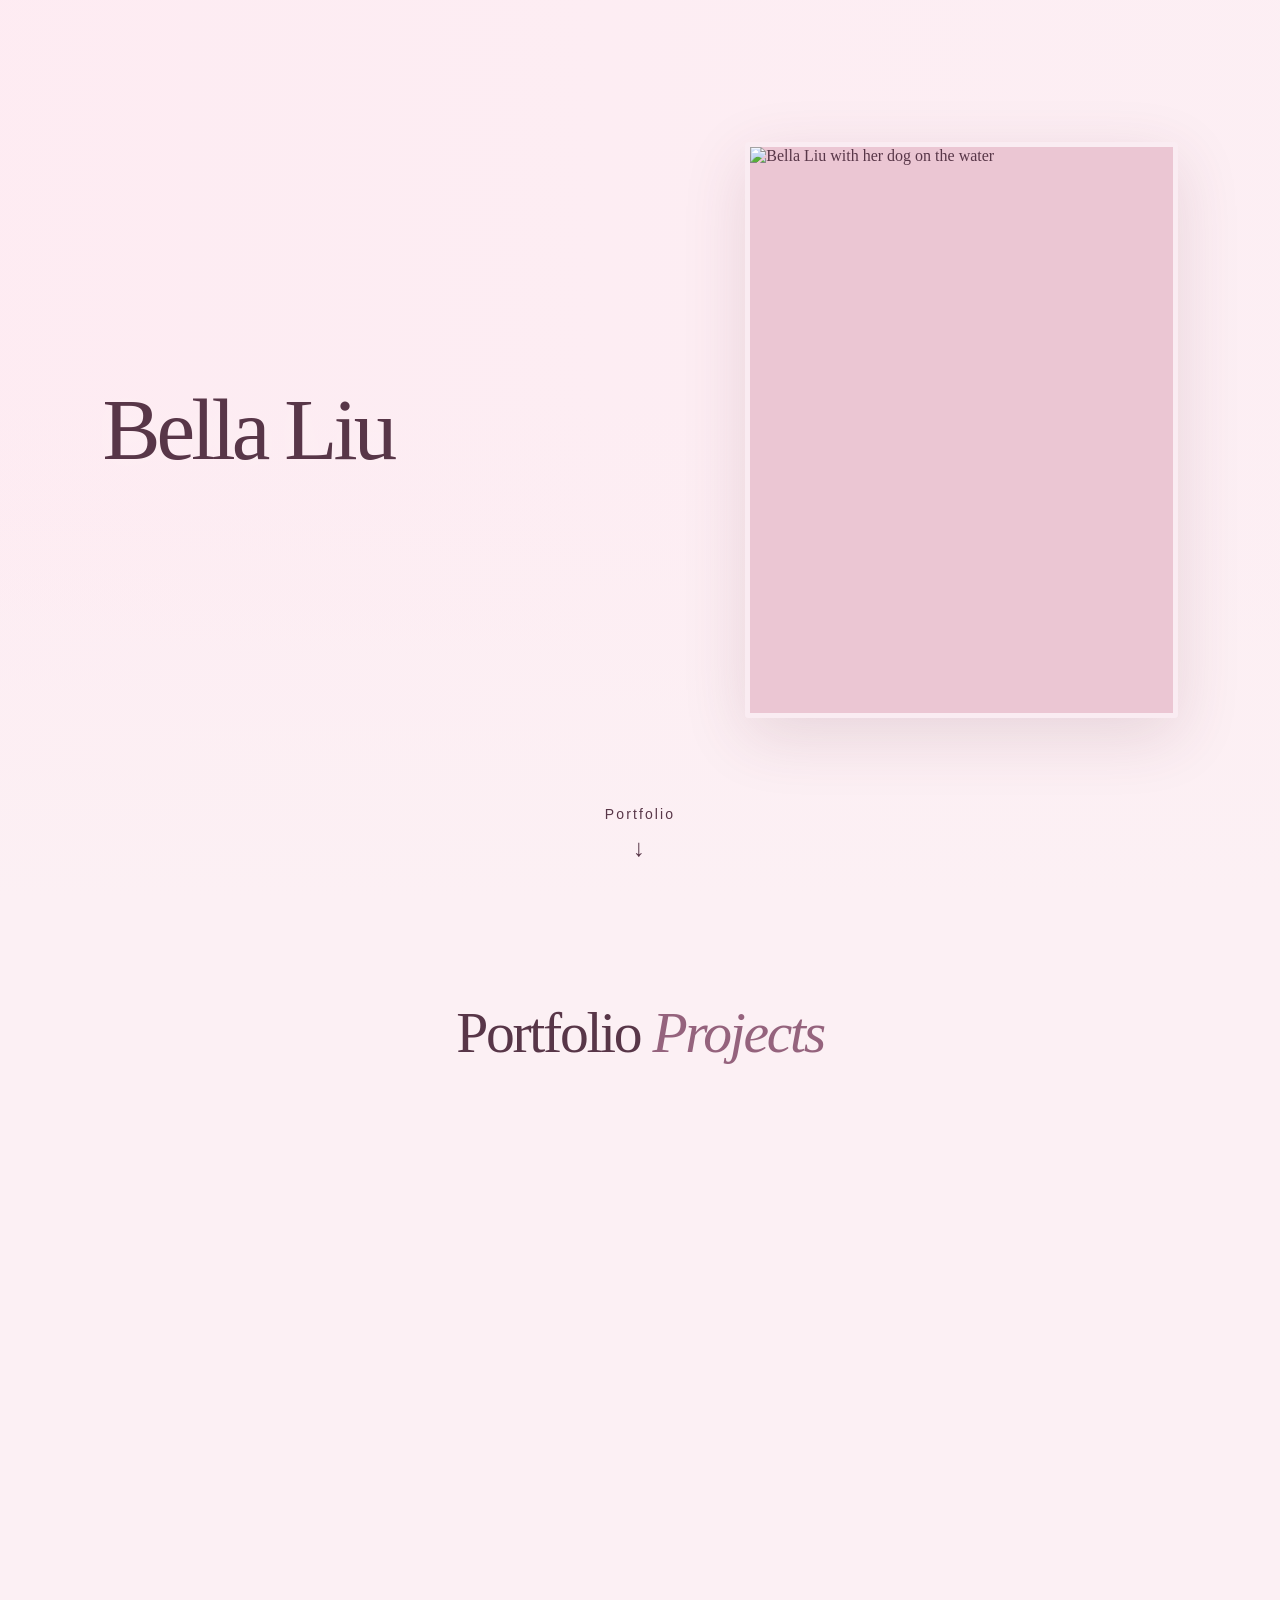
==== index.html @ 8936391c "Add Bella Liu portfolio pages" ====
<!doctype html>
<html lang="en">
<head>
<meta charset="utf-8"><meta name="viewport" content="width=device-width,initial-scale=1">
<title>Bella Liu | Portfolio</title>
<meta name="description" content="Bella Liu’s personal portfolio.">
<link rel="icon" type="image/svg+xml" href="data:image/svg+xml,%3Csvg xmlns='http://www.w3.org/2000/svg' viewBox='0 0 40 40'%3E%3Crect width='40' height='40' rx='20' fill='%23f5dce5'/%3E%3Ctext x='20' y='28' text-anchor='middle' font-family='Georgia' font-size='26' fill='%2378445d'%3EB%3C/text%3E%3C/svg%3E">
<link rel="stylesheet" href="styles.css">
</head>
<body>
<main>
<section class="hero" aria-label="Bella Liu">
<div class="identity"><div class="portrait"><img src="assets/headshot.JPG" alt="Bella Liu with her dog on the water" fetchpriority="high"></div><h1>Bella Liu</h1></div>
<a class="scroll-link" href="#portfolio" aria-label="Explore Portfolio Projects"><span>Portfolio</span><span aria-hidden="true">↓</span></a>
</section>
<section class="portfolio" id="portfolio" aria-labelledby="portfolio-title">
<h2 id="portfolio-title">Portfolio <em>Projects</em></h2>
<div class="projects">
<a class="project" href="project-1.html" aria-label="Open Consumer Psychology: User Analysis"><div class="flower"><img src="assets/lilies.jpg" alt="" width="1053" height="1900" loading="eager"></div></a>
<a class="project" href="project-2.html" aria-label="Open project 2"><div class="flower"><img src="assets/lilies.jpg" alt="" width="1053" height="1900" loading="eager"></div></a>
<a class="project" href="project-3.html" aria-label="Open project 3"><div class="flower"><img src="assets/lilies.jpg" alt="" width="1053" height="1900" loading="eager"></div></a>
<a class="project" href="project-4.html" aria-label="Open project 4"><div class="flower"><img src="assets/lilies.jpg" alt="" width="1053" height="1900" loading="eager"></div></a>
<a class="project" href="project-5.html" aria-label="Open project 5"><div class="flower"><img src="assets/lilies.jpg" alt="" width="1053" height="1900" loading="eager"></div></a>
</div>
</section>
</main>
</body>
</html>
---- styles.css ----
:root{color-scheme:light;--pink:#fcf0f4;--ink:#583648;--muted:#784a60}*{box-sizing:border-box}html{scroll-behavior:smooth;scroll-padding-top:32px}body{margin:0;background:var(--pink);color:var(--ink);font-family:Georgia,'Times New Roman',serif}a{color:inherit}a:focus-visible{outline:2px solid var(--muted);outline-offset:10px}.hero{min-height:700px;height:100svh;position:relative;display:flex;align-items:center;justify-content:center;background:linear-gradient(90deg,rgba(255,232,241,.55),rgba(254,233,242,.2)),url('assets/lily.jpg') center/cover no-repeat;isolation:isolate}.hero:after{content:'';position:absolute;inset:0;background:linear-gradient(0deg,rgba(252,240,244,.5),transparent 25%);z-index:-1}.identity{text-align:center;margin-top:-24px}.portrait{width:202px;height:202px;border-radius:50%;overflow:hidden;border:6px solid rgba(255,249,252,.8);box-shadow:0 12px 48px #68304920;margin:0 auto 28px;position:relative;background:#ebc6d3}.portrait img{position:absolute;width:190%;max-width:none;height:auto;left:-57%;top:-65%}h1{font-size:clamp(5.4rem,10vw,10rem);font-weight:400;line-height:1.05;letter-spacing:-.055em;margin:0;text-shadow:0 2px 30px #fff5}.period{color:#95637d}.scroll-link{position:absolute;bottom:38px;left:50%;transform:translateX(-50%);display:flex;flex-direction:column;align-items:center;gap:12px;text-decoration:none;font-family:Arial,sans-serif;font-size:.875rem;letter-spacing:.15em}.scroll-link span:last-child{font-size:1.5rem}.portfolio{padding:100px 6vw 116px;background:radial-gradient(ellipse at 50% 35%,#fff8fa,var(--pink) 80%)}h2{text-align:center;font-size:clamp(2.5rem,4.5vw,4.25rem);font-weight:400;letter-spacing:-.04em;margin:0 0 55px}h2 em{font-weight:400;color:#95637d}.projects{display:grid;grid-template-columns:repeat(6,minmax(0,1fr));gap:54px 30px;max-width:1050px;margin:auto}.project{grid-column:span 2;text-align:center;text-decoration:none;display:block}.project:nth-child(4){grid-column:2/span 2}.project:nth-child(5){grid-column:4/span 2}.flower{height:290px;position:relative;overflow:hidden;mix-blend-mode:multiply;transition:transform .35s ease;mask-image:radial-gradient(ellipse 49% 49% at center,#000 68%,transparent 100%)}.flower img{display:block;width:100%;height:100%;object-fit:cover;object-position:center 47%}.project h3{font-weight:400;font-size:1.375rem;letter-spacing:.02em;margin:20px 0 0;transition:color .2s}.project:hover .flower{transform:translateY(-8px) rotate(-2deg)}.project:hover h3{color:#a65c80}.project-page{min-height:100svh;padding:96px 9vw}.project-page h1{font-size:clamp(3rem,7vw,6rem);letter-spacing:-.04em;text-shadow:none}@media(max-width:600px){.hero{min-height:580px}.portrait{width:162px;height:162px;border-width:5px;margin-bottom:30px}h1{font-size:5rem}.portfolio{padding:72px 18px 80px}h2{font-size:2.45rem;margin-bottom:34px}.projects{gap:35px 8px}.flower{height:170px}.project h3{font-size:1rem;margin-top:12px}.scroll-link{bottom:28px}}@media(prefers-reduced-motion:reduce){html{scroll-behavior:auto}.flower,.project h3{transition:none}}
/* Frame the upper lily as one flower for each project. */
.flower{height:auto;aspect-ratio:1.1}.flower img{position:absolute;width:160%;height:auto;max-width:none;left:-53%;top:-27%;object-fit:initial}
/* A quiet, two-column introduction that dissolves into the portfolio. */
.hero{background-color:var(--pink)}
.hero:after{background:linear-gradient(to bottom,transparent 42%,rgba(252,240,244,.12) 57%,rgba(252,240,244,.65) 79%,var(--pink) 100%)}
.identity{width:min(1100px,84vw);display:grid;grid-template-columns:1fr 0.8fr;align-items:center;gap:8vw;text-align:left;margin-top:-40px}
.identity h1{grid-column:1;grid-row:1;font-size:clamp(3.5rem,6.8vw,6.5rem);letter-spacing:-.045em;white-space:nowrap}
.portrait{grid-column:2;grid-row:1;width:100%;height:auto;aspect-ratio:3/4;border-radius:3px;border:5px solid rgba(255,249,252,.75);margin:0;box-shadow:0 18px 65px #68304924}
.portrait img{position:static;display:block;width:100%;height:100%;object-fit:cover;max-width:100%}
.portfolio{background:var(--pink)}
@media(max-width:600px){.identity{width:90vw;grid-template-columns:1fr 1fr;gap:5vw;margin-top:-35px}.identity h1{font-size:clamp(2rem,7.7vw,3rem)}.portrait{border-width:3px}.hero:after{background:linear-gradient(to bottom,transparent 40%,rgba(252,240,244,.4) 68%,var(--pink) 100%)}}

.consumer-project{max-width:1400px;margin:0 auto}.back-link{display:inline-block;font-family:Arial,sans-serif;font-size:1rem;text-decoration:none;margin-bottom:52px}.consumer-project h1{font-size:clamp(2.5rem,5.6vw,5.2rem);line-height:1.12;overflow-wrap:break-word}.documents{display:grid;grid-template-columns:repeat(2,minmax(0,1fr));gap:28px;margin-top:58px}.document{padding:34px;border:1px solid #dfbfce;border-radius:8px;background:#fff8fa}.document-type{font:0.875rem Arial,sans-serif;letter-spacing:.12em;color:var(--muted)}.document h2{text-align:left;font-size:clamp(1.7rem,3vw,2.25rem);margin:22px 0 32px;letter-spacing:-.025em}.document a{font:1rem Arial,sans-serif;text-underline-offset:5px}.document a:hover{color:#a65c80}@media(max-width:650px){.documents{grid-template-columns:1fr}.consumer-project{padding:48px 7vw}.back-link{margin-bottom:36px}.document{padding:26px}}
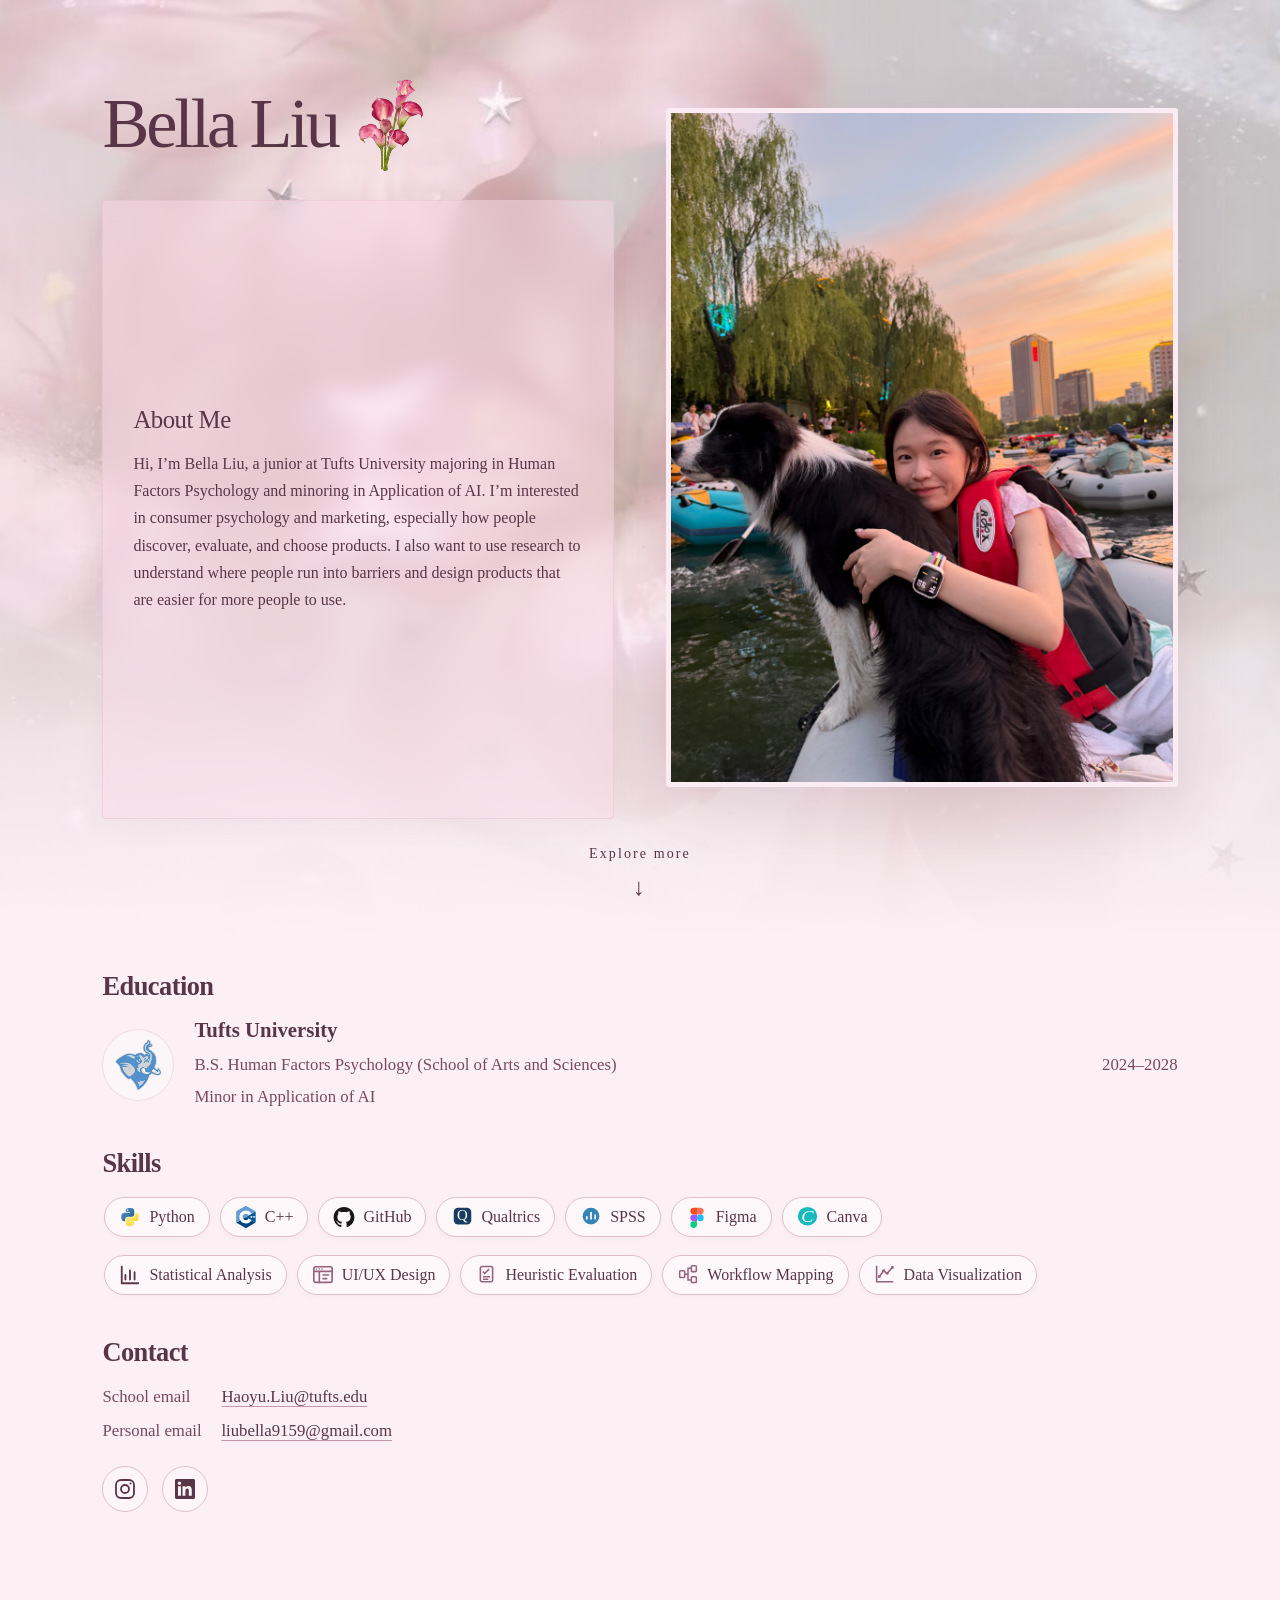
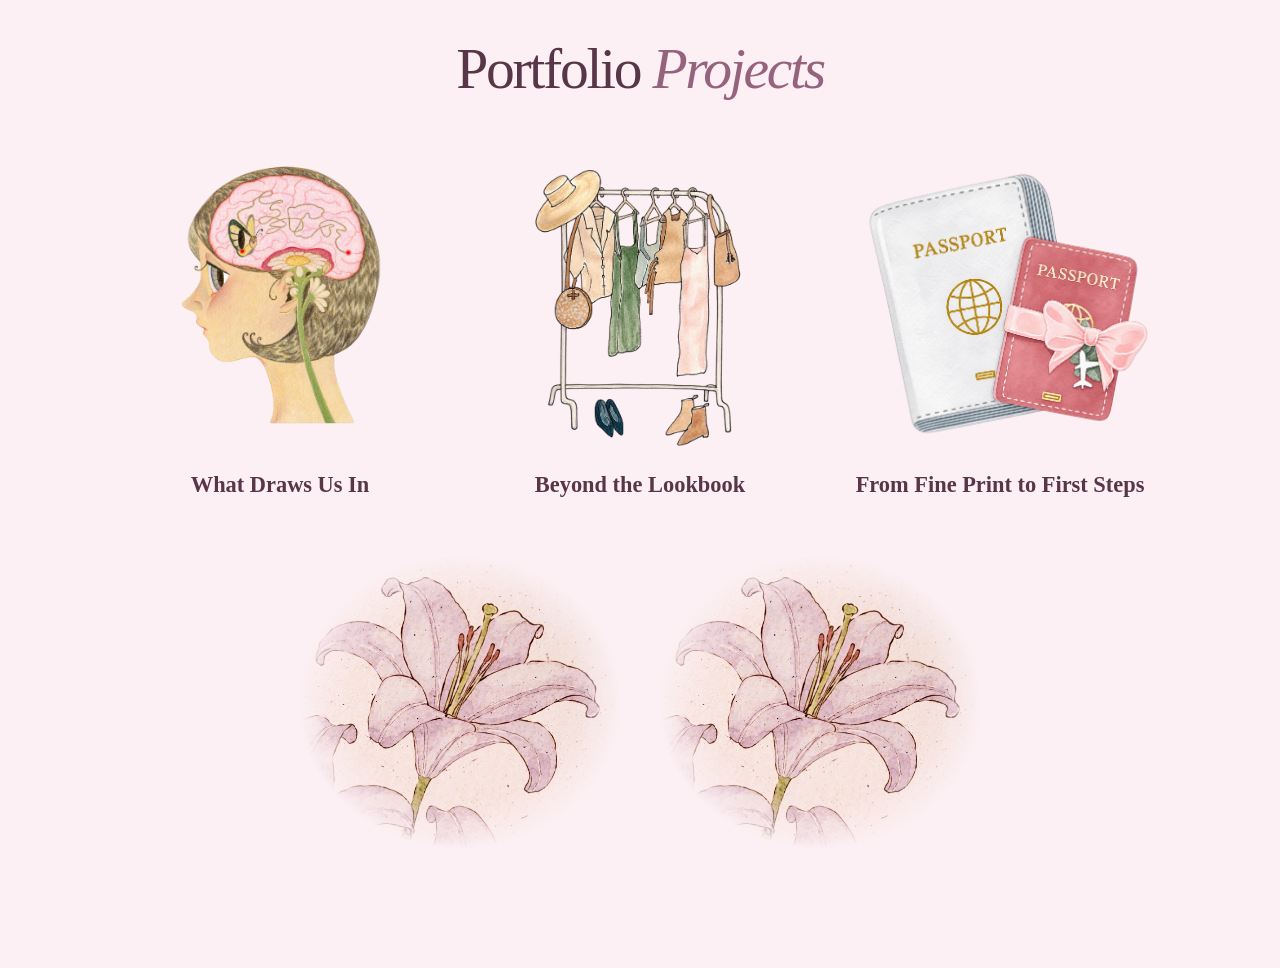
==== commit 58407a0b: "Publish approved Bella Liu portfolio" ====
--- a/index.html
+++ b/index.html
@@ -10,17 +10,46 @@
 <body>
 <main>
 <section class="hero" aria-label="Bella Liu">
-<div class="identity"><div class="portrait"><img src="assets/headshot.JPG" alt="Bella Liu with her dog on the water" fetchpriority="high"></div><h1>Bella Liu</h1></div>
-<a class="scroll-link" href="#portfolio" aria-label="Explore Portfolio Projects"><span>Portfolio</span><span aria-hidden="true">↓</span></a>
+<div class="identity"><div class="portrait"><img src="headshot.JPG" alt="Bella Liu with her dog on the water" fetchpriority="high"></div><div class="introduction"><div class="name-heading"><h1>Bella Liu</h1><img class="name-flower" src="name-flowers.png" alt="" aria-hidden="true"></div>
+<section class="about-me" aria-labelledby="about-me-title">
+<h2 id="about-me-title">About Me</h2>
+<p>Hi, I’m Bella Liu, a junior at Tufts University majoring in Human Factors Psychology and minoring in Application of AI. I’m interested in consumer psychology and marketing, especially how people discover, evaluate, and choose products. I also want to use research to understand where people run into barriers and design products that are easier for more people to use.</p>
 </section>
+
+</div></div>
+<a class="scroll-link" href="#education-title" aria-label="Explore more about Bella"><span>Explore more</span><span aria-hidden="true">↓</span></a>
+</section>
+<div class="profile-details">
+<section class="education" aria-labelledby="education-title">
+<h2 id="education-title">Education</h2>
+<div class="education-row">
+<span class="school-logo-circle"><img class="school-logo" src="tufts-jumbo.png" alt="Tufts Jumbo elephant"></span>
+<div class="education-copy"><h3><a href="https://www.tufts.edu/" target="_blank" rel="noopener noreferrer">Tufts University</a></h3>
+<div class="degree-line"><p>B.S. Human Factors Psychology (School of Arts and Sciences)</p><p class="education-years">2024–2028</p></div>
+<p>Minor in Application of AI</p></div>
+</div>
+</section>
+<section class="skills" aria-labelledby="skills-title">
+<h2 id="skills-title">Skills</h2>
+<div class="skills-rows"><ul class="skill-tags"><li><img src="python.svg" alt="" aria-hidden="true"><span>Python</span></li><li><img src="cplusplus.svg" alt="" aria-hidden="true"><span>C++</span></li><li><img src="github.svg" alt="" aria-hidden="true"><span>GitHub</span></li><li><img src="qualtrics.svg" alt="" aria-hidden="true"><span>Qualtrics</span></li><li><img src="spss.svg" alt="" aria-hidden="true"><span>SPSS</span></li><li><img src="figma.svg" alt="" aria-hidden="true"><span>Figma</span></li><li><img src="canva.svg" alt="" aria-hidden="true"><span>Canva</span></li></ul><ul class="skill-tags"><li><img src="statistical-analysis.svg" alt="" aria-hidden="true"><span>Statistical Analysis</span></li><li><img src="ui-ux-design.svg" alt="" aria-hidden="true"><span>UI/UX Design</span></li><li><img src="heuristic-evaluation.svg" alt="" aria-hidden="true"><span>Heuristic Evaluation</span></li><li><img src="workflow-mapping.svg" alt="" aria-hidden="true"><span>Workflow Mapping</span></li><li><img src="data-visualization.svg" alt="" aria-hidden="true"><span>Data Visualization</span></li></ul></div>
+</section>
+<section class="contact" aria-labelledby="contact-title">
+<h2 id="contact-title">Contact</h2>
+<dl class="contact-list"><div><dt>School email</dt><dd><a href="mailto:Haoyu.Liu@tufts.edu">Haoyu.Liu@tufts.edu</a></dd></div><div><dt>Personal email</dt><dd><a href="mailto:liubella9159@gmail.com">liubella9159@gmail.com</a></dd></div></dl>
+<div class="social-links" aria-label="Social profiles">
+<a href="https://www.instagram.com/bellll_716hiiao/" target="_blank" rel="noopener noreferrer" aria-label="Bella Liu on Instagram (opens in a new tab)" title="Instagram"><svg viewBox="0 0 24 24" fill="none" stroke="currentColor" stroke-width="1.8" aria-hidden="true"><rect x="3" y="3" width="18" height="18" rx="5"/><circle cx="12" cy="12" r="4"/><circle cx="17.5" cy="6.5" r="1" fill="currentColor" stroke="none"/></svg></a>
+<a href="https://www.linkedin.com/in/bella-liu-14236a28b/" target="_blank" rel="noopener noreferrer" aria-label="Bella Liu on LinkedIn (opens in a new tab)" title="LinkedIn"><svg viewBox="0 0 24 24" fill="currentColor" aria-hidden="true"><path d="M20.45 2H3.55C2.69 2 2 2.68 2 3.52v16.96c0 .84.69 1.52 1.55 1.52h16.9c.86 0 1.55-.68 1.55-1.52V3.52c0-.84-.69-1.52-1.55-1.52zM7.93 18.75H4.98V9.2h2.95v9.55zM6.45 7.9a1.71 1.71 0 1 1 0-3.42 1.71 1.71 0 0 1 0 3.42zm12.3 10.85H15.8V14.1c0-1.11-.02-2.54-1.55-2.54-1.55 0-1.79 1.21-1.79 2.46v4.73H9.51V9.2h2.83v1.3h.04c.39-.75 1.36-1.55 2.8-1.55 3 0 3.57 1.97 3.57 4.53v5.27z"/></svg></a>
+</div>
+</section>
+</div>
 <section class="portfolio" id="portfolio" aria-labelledby="portfolio-title">
 <h2 id="portfolio-title">Portfolio <em>Projects</em></h2>
 <div class="projects">
-<a class="project" href="project-1.html" aria-label="Open Consumer Psychology: User Analysis"><div class="flower"><img src="assets/lilies.jpg" alt="" width="1053" height="1900" loading="eager"></div></a>
-<a class="project" href="project-2.html" aria-label="Open project 2"><div class="flower"><img src="assets/lilies.jpg" alt="" width="1053" height="1900" loading="eager"></div></a>
-<a class="project" href="project-3.html" aria-label="Open project 3"><div class="flower"><img src="assets/lilies.jpg" alt="" width="1053" height="1900" loading="eager"></div></a>
-<a class="project" href="project-4.html" aria-label="Open project 4"><div class="flower"><img src="assets/lilies.jpg" alt="" width="1053" height="1900" loading="eager"></div></a>
-<a class="project" href="project-5.html" aria-label="Open project 5"><div class="flower"><img src="assets/lilies.jpg" alt="" width="1053" height="1900" loading="eager"></div></a>
+<a class="project consumer-entry" href="project-1.html" aria-label="What Draws Us In — Consumer Psychology · Packaging &amp; Advertising"><div class="project-portrait"><img src="consumer-psychology-girl.png" alt="Illustrated girl with a butterfly and flowers inside her mind" loading="eager"></div><h3>What Draws Us In</h3></a>
+<a class="project zara-entry" href="project-2.html" aria-label="Beyond the Lookbook — Human Factor · Zara Website Redesign"><div class="project-portrait"><img src="zara-clothing-rack.png" alt="Watercolor clothing rack with outfits and accessories" loading="eager"></div><h3>Beyond the Lookbook</h3></a>
+<a class="project statusly-entry" href="project-3.html" aria-label="From Fine Print to First Steps — Statusly"><div class="project-portrait"><img src="statusly-passports.png" alt="White and pink passports with a bow and airplane charm" loading="eager"></div><h3>From Fine Print to First Steps</h3></a>
+<a class="project" href="project-4.html" aria-label="Open project 4"><div class="flower"><img src="lilies.jpg" alt="" width="1053" height="1900" loading="eager"></div></a>
+<a class="project" href="project-5.html" aria-label="Open project 5"><div class="flower"><img src="lilies.jpg" alt="" width="1053" height="1900" loading="eager"></div></a>
 </div>
 </section>
 </main>
--- a/styles.css
+++ b/styles.css
@@ -1,4 +1,4 @@
-:root{color-scheme:light;--pink:#fcf0f4;--ink:#583648;--muted:#784a60}*{box-sizing:border-box}html{scroll-behavior:smooth;scroll-padding-top:32px}body{margin:0;background:var(--pink);color:var(--ink);font-family:Georgia,'Times New Roman',serif}a{color:inherit}a:focus-visible{outline:2px solid var(--muted);outline-offset:10px}.hero{min-height:700px;height:100svh;position:relative;display:flex;align-items:center;justify-content:center;background:linear-gradient(90deg,rgba(255,232,241,.55),rgba(254,233,242,.2)),url('assets/lily.jpg') center/cover no-repeat;isolation:isolate}.hero:after{content:'';position:absolute;inset:0;background:linear-gradient(0deg,rgba(252,240,244,.5),transparent 25%);z-index:-1}.identity{text-align:center;margin-top:-24px}.portrait{width:202px;height:202px;border-radius:50%;overflow:hidden;border:6px solid rgba(255,249,252,.8);box-shadow:0 12px 48px #68304920;margin:0 auto 28px;position:relative;background:#ebc6d3}.portrait img{position:absolute;width:190%;max-width:none;height:auto;left:-57%;top:-65%}h1{font-size:clamp(5.4rem,10vw,10rem);font-weight:400;line-height:1.05;letter-spacing:-.055em;margin:0;text-shadow:0 2px 30px #fff5}.period{color:#95637d}.scroll-link{position:absolute;bottom:38px;left:50%;transform:translateX(-50%);display:flex;flex-direction:column;align-items:center;gap:12px;text-decoration:none;font-family:Arial,sans-serif;font-size:.875rem;letter-spacing:.15em}.scroll-link span:last-child{font-size:1.5rem}.portfolio{padding:100px 6vw 116px;background:radial-gradient(ellipse at 50% 35%,#fff8fa,var(--pink) 80%)}h2{text-align:center;font-size:clamp(2.5rem,4.5vw,4.25rem);font-weight:400;letter-spacing:-.04em;margin:0 0 55px}h2 em{font-weight:400;color:#95637d}.projects{display:grid;grid-template-columns:repeat(6,minmax(0,1fr));gap:54px 30px;max-width:1050px;margin:auto}.project{grid-column:span 2;text-align:center;text-decoration:none;display:block}.project:nth-child(4){grid-column:2/span 2}.project:nth-child(5){grid-column:4/span 2}.flower{height:290px;position:relative;overflow:hidden;mix-blend-mode:multiply;transition:transform .35s ease;mask-image:radial-gradient(ellipse 49% 49% at center,#000 68%,transparent 100%)}.flower img{display:block;width:100%;height:100%;object-fit:cover;object-position:center 47%}.project h3{font-weight:400;font-size:1.375rem;letter-spacing:.02em;margin:20px 0 0;transition:color .2s}.project:hover .flower{transform:translateY(-8px) rotate(-2deg)}.project:hover h3{color:#a65c80}.project-page{min-height:100svh;padding:96px 9vw}.project-page h1{font-size:clamp(3rem,7vw,6rem);letter-spacing:-.04em;text-shadow:none}@media(max-width:600px){.hero{min-height:580px}.portrait{width:162px;height:162px;border-width:5px;margin-bottom:30px}h1{font-size:5rem}.portfolio{padding:72px 18px 80px}h2{font-size:2.45rem;margin-bottom:34px}.projects{gap:35px 8px}.flower{height:170px}.project h3{font-size:1rem;margin-top:12px}.scroll-link{bottom:28px}}@media(prefers-reduced-motion:reduce){html{scroll-behavior:auto}.flower,.project h3{transition:none}}
+:root{color-scheme:light;--pink:#fcf0f4;--ink:#583648;--muted:#784a60}*{box-sizing:border-box}html{scroll-behavior:smooth;scroll-padding-top:32px}body{margin:0;background:var(--pink);color:var(--ink);font-family:'Times New Roman',Times,serif}a{color:inherit}a:focus-visible{outline:2px solid var(--muted);outline-offset:10px}.hero{min-height:700px;height:100svh;position:relative;display:flex;align-items:center;justify-content:center;background:linear-gradient(90deg,rgba(255,232,241,.55),rgba(254,233,242,.2)),url('lily.jpg') center/cover no-repeat;isolation:isolate}.hero:after{content:'';position:absolute;inset:0;background:linear-gradient(0deg,rgba(252,240,244,.5),transparent 25%);z-index:-1}.identity{text-align:center;margin-top:-24px}.portrait{width:202px;height:202px;border-radius:50%;overflow:hidden;border:6px solid rgba(255,249,252,.8);box-shadow:0 12px 48px #68304920;margin:0 auto 28px;position:relative;background:#ebc6d3}.portrait img{position:absolute;width:190%;max-width:none;height:auto;left:-57%;top:-65%}h1{font-size:clamp(5.4rem,10vw,10rem);font-weight:400;line-height:1.05;letter-spacing:-.055em;margin:0;text-shadow:0 2px 30px #fff5}.period{color:#95637d}.scroll-link{position:absolute;bottom:38px;left:50%;transform:translateX(-50%);display:flex;flex-direction:column;align-items:center;gap:12px;text-decoration:none;font-family:'Times New Roman',Times,serif;font-size:.875rem;letter-spacing:.15em}.scroll-link span:last-child{font-size:1.5rem}.portfolio{padding:100px 6vw 116px;background:radial-gradient(ellipse at 50% 35%,#fff8fa,var(--pink) 80%)}h2{text-align:center;font-size:clamp(2.5rem,4.5vw,4.25rem);font-weight:400;letter-spacing:-.04em;margin:0 0 55px}h2 em{font-weight:400;color:#95637d}.projects{display:grid;grid-template-columns:repeat(6,minmax(0,1fr));gap:54px 30px;max-width:1050px;margin:auto}.project{grid-column:span 2;text-align:center;text-decoration:none;display:block}.project:nth-child(4){grid-column:2/span 2}.project:nth-child(5){grid-column:4/span 2}.flower{height:290px;position:relative;overflow:hidden;mix-blend-mode:multiply;transition:transform .35s ease;mask-image:radial-gradient(ellipse 49% 49% at center,#000 68%,transparent 100%)}.flower img{display:block;width:100%;height:100%;object-fit:cover;object-position:center 47%}.project h3{font-weight:400;font-size:1.375rem;letter-spacing:.02em;margin:20px 0 0;transition:color .2s}.project:hover .flower{transform:translateY(-8px) rotate(-2deg)}.project:hover h3{color:#a65c80}.project-page{min-height:100svh;padding:96px 9vw}.project-page h1{font-size:clamp(3rem,7vw,6rem);letter-spacing:-.04em;text-shadow:none}@media(max-width:600px){.hero{min-height:580px}.portrait{width:162px;height:162px;border-width:5px;margin-bottom:30px}h1{font-size:5rem}.portfolio{padding:72px 18px 80px}h2{font-size:2.45rem;margin-bottom:34px}.projects{gap:35px 8px}.flower{height:170px}.project h3{font-size:1rem;margin-top:12px}.scroll-link{bottom:28px}}@media(prefers-reduced-motion:reduce){html{scroll-behavior:auto}.flower,.project h3{transition:none}}
 /* Frame the upper lily as one flower for each project. */
 .flower{height:auto;aspect-ratio:1.1}.flower img{position:absolute;width:160%;height:auto;max-width:none;left:-53%;top:-27%;object-fit:initial}
 /* A quiet, two-column introduction that dissolves into the portfolio. */
@@ -11,4 +11,121 @@
 .portfolio{background:var(--pink)}
 @media(max-width:600px){.identity{width:90vw;grid-template-columns:1fr 1fr;gap:5vw;margin-top:-35px}.identity h1{font-size:clamp(2rem,7.7vw,3rem)}.portrait{border-width:3px}.hero:after{background:linear-gradient(to bottom,transparent 40%,rgba(252,240,244,.4) 68%,var(--pink) 100%)}}
 
-.consumer-project{max-width:1400px;margin:0 auto}.back-link{display:inline-block;font-family:Arial,sans-serif;font-size:1rem;text-decoration:none;margin-bottom:52px}.consumer-project h1{font-size:clamp(2.5rem,5.6vw,5.2rem);line-height:1.12;overflow-wrap:break-word}.documents{display:grid;grid-template-columns:repeat(2,minmax(0,1fr));gap:28px;margin-top:58px}.document{padding:34px;border:1px solid #dfbfce;border-radius:8px;background:#fff8fa}.document-type{font:0.875rem Arial,sans-serif;letter-spacing:.12em;color:var(--muted)}.document h2{text-align:left;font-size:clamp(1.7rem,3vw,2.25rem);margin:22px 0 32px;letter-spacing:-.025em}.document a{font:1rem Arial,sans-serif;text-underline-offset:5px}.document a:hover{color:#a65c80}@media(max-width:650px){.documents{grid-template-columns:1fr}.consumer-project{padding:48px 7vw}.back-link{margin-bottom:36px}.document{padding:26px}}
+.consumer-project{max-width:1400px;margin:0 auto}.back-link{display:inline-block;font-family:'Times New Roman',Times,serif;font-size:1rem;text-decoration:none;margin-bottom:52px}.consumer-project h1{font-size:clamp(2.5rem,5.6vw,5.2rem);line-height:1.12;overflow-wrap:break-word}.documents{display:grid;grid-template-columns:repeat(2,minmax(0,1fr));gap:28px;margin-top:58px}.document{padding:34px;border:1px solid #dfbfce;border-radius:8px;background:#fff8fa}.document-type{font:0.875rem 'Times New Roman',Times,serif;letter-spacing:.12em;color:var(--muted)}.document h2{text-align:left;font-size:clamp(1.7rem,3vw,2.25rem);margin:22px 0 32px;letter-spacing:-.025em}.document a{font:1rem 'Times New Roman',Times,serif;text-underline-offset:5px}.document a:hover{color:#a65c80}@media(max-width:650px){.documents{grid-template-columns:1fr}.consumer-project{padding:48px 7vw}.back-link{margin-bottom:36px}.document{padding:26px}}
+
+/* About Me sits below the name, beside the portrait. */
+.hero{height:auto;min-height:max(700px,100svh);padding:76px 0 120px}
+.identity{grid-template-columns:1.2fr .9fr;gap:6vw;margin-top:0}
+.introduction{grid-column:1;grid-row:1;min-width:0}
+.identity h1{font-size:clamp(3.5rem,6.4vw,6rem)}
+.about-me{margin-top:28px;padding:28px 30px;background:rgba(248,218,231,.93);border:1px solid #e9bfd1;border-radius:4px;box-shadow:0 8px 30px #6830490a}
+.about-me h2{text-align:left;font-size:1.55rem;letter-spacing:-.02em;margin:0 0 16px;color:var(--ink)}
+.about-me p{font-family:'Times New Roman',Times,serif;font-size:1rem;line-height:1.7;margin:0;color:#583648}
+.about-me p+p{margin-top:18px}
+@media(max-width:760px){.hero{padding:60px 0 110px}.identity{width:88vw;grid-template-columns:1fr;gap:32px}.introduction{grid-column:1;grid-row:1}.identity h1{font-size:clamp(3rem,10vw,4.5rem)}.about-me{margin-top:22px;padding:24px}.portrait{grid-column:1;grid-row:2;width:min(100%,340px);justify-self:center}.scroll-link{bottom:28px}}
+
+/* Education, skills, and contact follow the introduction. */
+.identity{align-items:start}
+.portrait{margin-top:12px}
+.profile-details{margin-top:34px}
+.profile-details section+section{margin-top:30px}
+.profile-details h2{text-align:left;font-size:1.65rem;font-weight:700;letter-spacing:-.02em;margin:0 0 16px}
+.education-row{display:flex;align-items:center;justify-content:space-between;gap:20px}
+.education-copy{min-width:0}
+.education-copy h3{font-size:1.3rem;margin:0 0 7px;font-weight:700}
+.education-copy p{font-size:1.05rem;line-height:1.5;margin:3px 0;color:var(--muted)}
+.education-years{font-size:1rem;white-space:nowrap;color:var(--muted);margin:0}
+.skill-tags{display:flex;flex-wrap:wrap;gap:10px;list-style:none;padding:0;margin:0}
+.skill-tags li{padding:8px 17px;border:1px solid #dfbfce;border-radius:999px;background:#fff8fa;font-size:1.05rem;box-shadow:0 2px 5px #68304908}
+.contact-list{margin:0;font-size:1.05rem;line-height:1.6}
+.contact-list>div{display:flex;flex-wrap:wrap;gap:4px 14px;margin-top:7px}
+.contact-list dt{color:var(--muted);min-width:105px}
+.contact-list dd{margin:0;overflow-wrap:anywhere}
+.contact-list a{text-underline-offset:4px;text-decoration-color:#c995ad}
+.contact-list a:hover{color:#a65c80}
+@media(max-width:760px){.portrait{margin-top:0}.education-row{align-items:flex-start}.education-years{padding-top:4px}.profile-details{margin-top:28px}}
+@media(max-width:400px){.education-row{flex-direction:column;gap:8px}.education-years{padding-top:0}}
+
+/* School and skill icons. */
+.education-row{display:grid;grid-template-columns:54px minmax(0,1fr) auto;gap:14px;align-items:center}
+.school-logo{display:block;width:54px;height:60px;object-fit:contain}
+.education-copy h3 a{text-decoration:none;text-underline-offset:4px}
+.education-copy h3 a:hover{text-decoration:underline;color:#95637d}
+.skill-tags li{display:inline-flex;align-items:center;gap:9px}
+.skill-tags img{display:block;width:22px;height:22px;object-fit:contain;flex-shrink:0}
+@media(max-width:480px){.education-row{grid-template-columns:44px minmax(0,1fr);gap:10px 12px}.school-logo{width:44px;height:50px}.education-years{grid-column:2;justify-self:start}.skill-tags li{padding:8px 13px}}
+
+/* Align the introduction and portrait; give education a full-width row. */
+.identity{grid-template-columns:minmax(0,1.35fr) minmax(0,.9fr);align-items:stretch;gap:5vw}
+.introduction{display:flex;flex-direction:column}
+.about-me{flex:1;margin-bottom:0;display:flex;flex-direction:column;justify-content:center}
+.portrait{margin:0;align-self:stretch}
+.profile-details{width:min(1100px,84vw);margin:0 auto;padding:32px 0 24px}
+.profile-details section+section{margin-top:36px}
+.education-row{grid-template-columns:72px minmax(0,1fr);gap:20px}
+.degree-line{display:flex;justify-content:space-between;align-items:baseline;gap:24px}
+.degree-line>p:first-child{white-space:nowrap}
+.degree-line .education-years{flex-shrink:0;white-space:nowrap}
+.school-logo-circle{width:72px;height:72px;border-radius:50%;background:rgba(255,255,255,.38);border:1px solid rgba(223,191,206,.45);display:flex;align-items:center;justify-content:center}
+.school-logo{width:57px;height:61px}
+@media(max-width:760px){.identity{grid-template-columns:1fr;gap:32px}.about-me{flex:auto;padding:26px}.portrait{align-self:start}.profile-details{width:88vw;padding-top:12px}.education-row{grid-template-columns:58px minmax(0,1fr);gap:14px}.school-logo-circle{width:58px;height:58px}.school-logo{width:46px;height:49px}.degree-line{flex-wrap:wrap;gap:4px 16px}.degree-line>p:first-child{white-space:normal}}
+
+/* Soft translucent introduction and illustrated project entry. */
+.about-me{background:rgba(248,218,231,.48);border-color:rgba(233,191,209,.48);backdrop-filter:blur(9px);-webkit-backdrop-filter:blur(9px)}
+.name-heading{display:flex;align-items:center;gap:18px;min-width:0}
+.name-heading h1{font-size:clamp(3rem,5.5vw,5.2rem);flex:0 1 auto}
+.name-flower{width:68px;height:96px;object-fit:contain;flex-shrink:0;transform:rotate(9deg)}
+.skill-tags{flex-wrap:nowrap;gap:12px;overflow-x:auto;padding:2px 2px 8px}
+.skill-tags li{white-space:nowrap;flex-shrink:0}
+.project-portrait{aspect-ratio:1.1;display:flex;align-items:center;justify-content:center;transition:transform .35s ease}
+.project-portrait img{display:block;width:100%;height:100%;max-height:290px;object-fit:contain}
+.consumer-entry h3{font-size:1.4rem;margin:16px 0 0;font-weight:700;letter-spacing:0}
+.consumer-entry:hover .project-portrait{transform:translateY(-8px)}
+@media(max-width:760px){.name-heading{gap:14px}.name-heading h1{font-size:clamp(2.8rem,9vw,4.5rem)}.name-flower{width:54px;height:78px}.skill-tags{gap:8px}.consumer-entry h3{font-size:1.05rem}}
+@media(prefers-reduced-motion:reduce){.project-portrait{transition:none}}
+
+/* Full original portrait, two intentional skill rows, and project materials. */
+.identity{grid-template-columns:minmax(0,1fr) minmax(0,1fr);gap:4vw}
+.portrait{aspect-ratio:auto;align-self:start;height:auto;overflow:hidden}
+.portrait img{position:static;display:block;width:100%;height:auto;object-fit:contain}
+.skills-rows{display:flex;flex-direction:column;gap:10px}
+.skills-rows .skill-tags{flex-wrap:nowrap;overflow-x:auto;margin:0;padding:2px 2px 6px;gap:10px}
+.skills-rows .skill-tags li{padding:8px 14px;font-size:1rem;gap:8px}
+.project-description{max-width:1000px;font-size:1.2rem;line-height:1.8;margin:30px 0 0;color:var(--muted)}
+.image-document{position:relative;isolation:isolate;overflow:hidden;min-height:285px;background:#fff9fb;display:flex;flex-direction:column;justify-content:center}
+.image-document:before{content:'';position:absolute;inset:0;z-index:-1;background-size:cover;background-position:center;opacity:.24}
+.diptyque-document:before{background-image:url('fig-background.png')}
+.lululemon-document:before{background-image:url('yoga-background.png');background-position:center 42%}
+.image-document h2{font-weight:700}
+.zara-materials{display:grid;grid-template-columns:minmax(220px,.65fr) minmax(0,1.35fr);gap:30px;margin-top:48px;align-items:start}
+.video-document{padding:28px;border:1px solid #dfbfce;border-radius:8px;background:#fff8fa}
+.video-document h2{font-size:1.8rem;text-align:left;letter-spacing:-.02em;margin:0 0 22px}
+.video-document video{display:block;width:100%;max-height:550px;background:#20191d;border-radius:4px}
+.video-link{display:inline-block;margin-top:18px;text-underline-offset:5px}
+.zara-entry:hover .project-portrait{transform:translateY(-8px)}
+@media(max-width:900px){.skills-rows .skill-tags{flex-wrap:wrap}.zara-materials{grid-template-columns:1fr}}
+@media(max-width:760px){.identity{grid-template-columns:1fr}.portrait{width:min(100%,440px)}.project-description{font-size:1.1rem;line-height:1.7}.video-document{padding:22px}}
+
+/* Center the full photo beside the introduction, with the name above it. */
+@media(min-width:761px){.portrait{align-self:center;margin-block:32px}.introduction{align-self:stretch}}
+.project-description{text-indent:2em}
+.zara-entry h3{font-size:1.4rem;margin:16px 0 0;font-weight:700;letter-spacing:0}
+@media(max-width:760px){.zara-entry h3{font-size:1.05rem}}
+
+/* Soft lace texture behind both Zara materials, keeping content opaque. */
+.zara-materials > .document,.zara-materials > .video-document{position:relative;isolation:isolate;overflow:hidden;background:#fff8fa}
+.zara-materials > .document::before,.zara-materials > .video-document::before{content:"";position:absolute;inset:0;z-index:-1;background:url('zara-lace-background.png') center/cover no-repeat;opacity:.25;pointer-events:none}
+
+.statusly-entry h3{font-size:1.4rem;margin:16px 0 0;font-weight:700;letter-spacing:0}
+.statusly-entry:hover .project-portrait{transform:translateY(-8px)}
+@media(max-width:760px){.statusly-entry h3{font-size:1.05rem}}
+
+/* Faint illustrated envelope behind the Statusly PDF card. */
+.statusly-project .document{position:relative;isolation:isolate;overflow:hidden;background:#fff8fa;min-height:285px;display:flex;flex-direction:column;justify-content:center}
+.statusly-project .document::before{content:"";position:absolute;inset:0;z-index:-1;background:url('envelope-background.png') center/cover no-repeat;opacity:.25;pointer-events:none}
+
+/* Social profile icons below contact details. */
+.social-links{display:flex;align-items:center;gap:14px;margin-top:22px}
+.social-links a{display:inline-flex;align-items:center;justify-content:center;width:46px;height:46px;border:1px solid #dfbfce;border-radius:50%;background:rgba(255,248,251,.7);color:var(--ink);transition:background .2s,color .2s}
+.social-links svg{display:block;width:24px;height:24px}
+.social-links a:hover{background:#f3d9e5;color:#934c70}
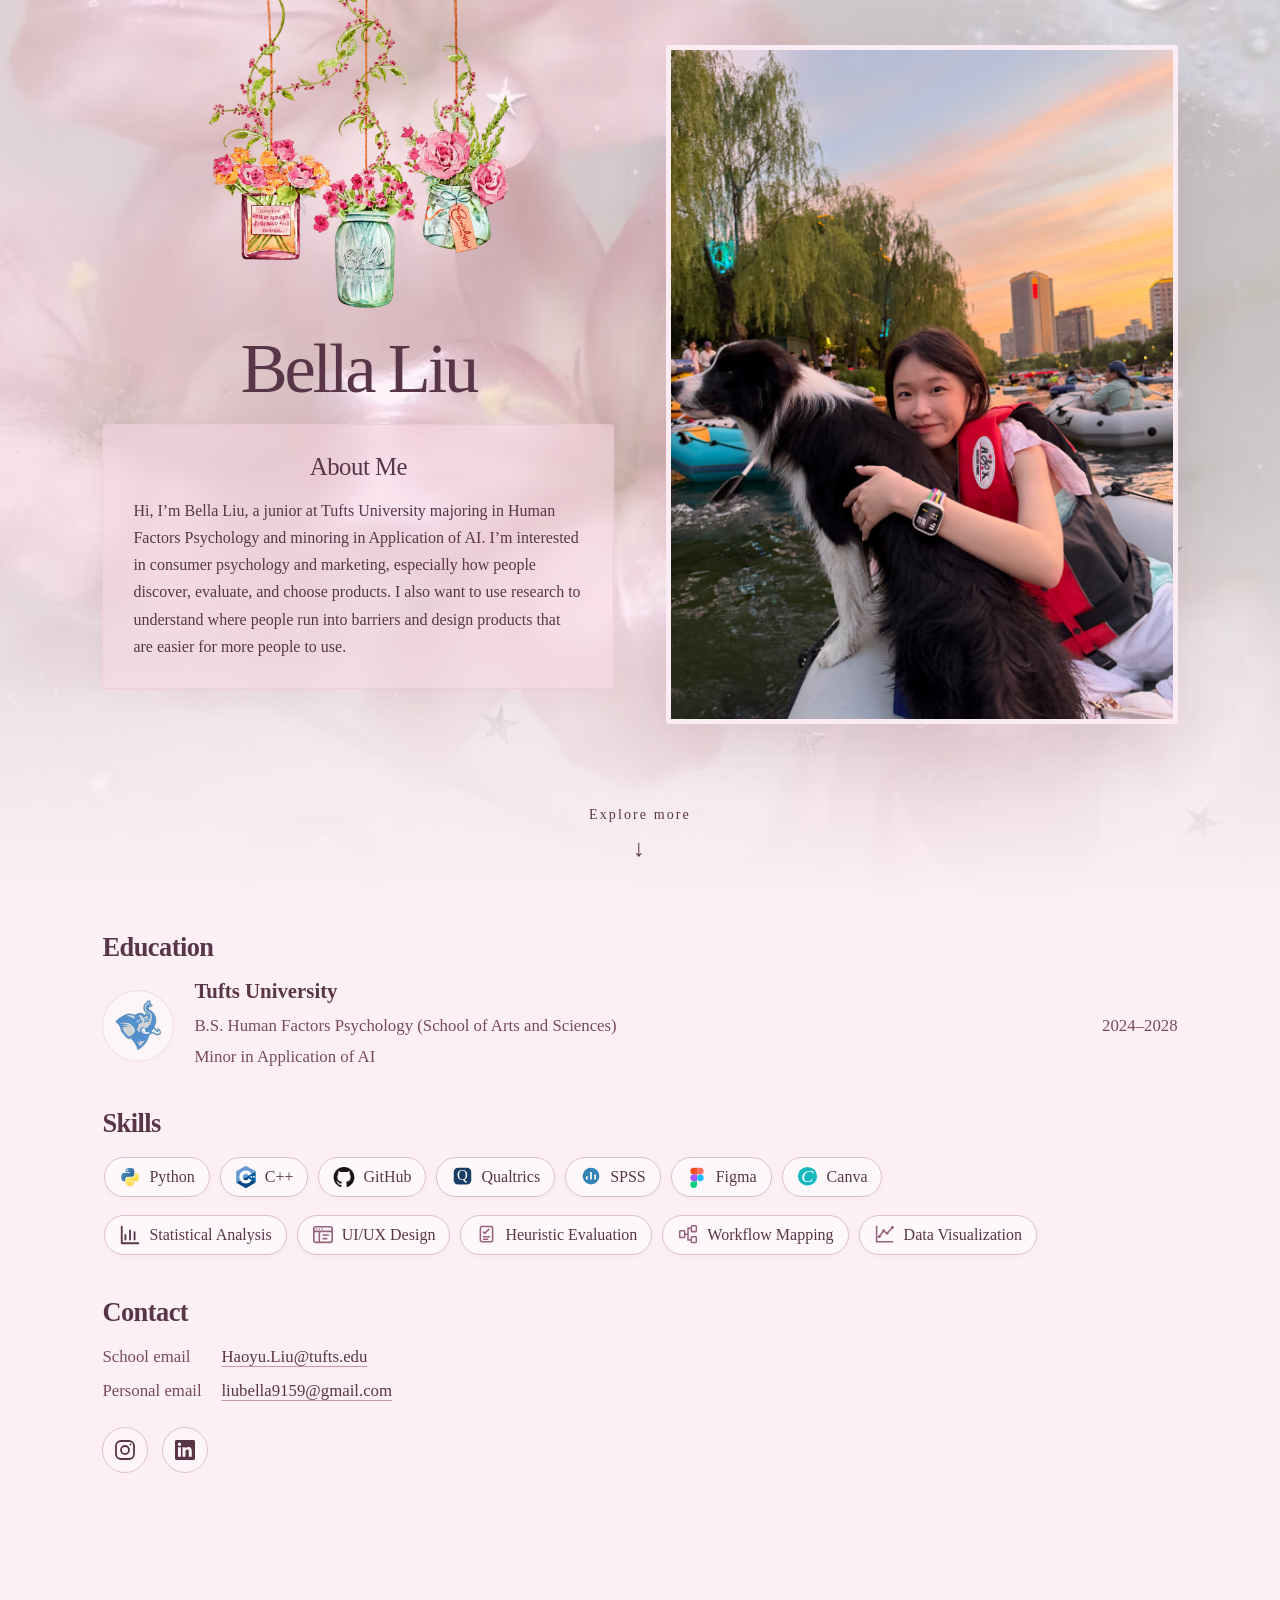
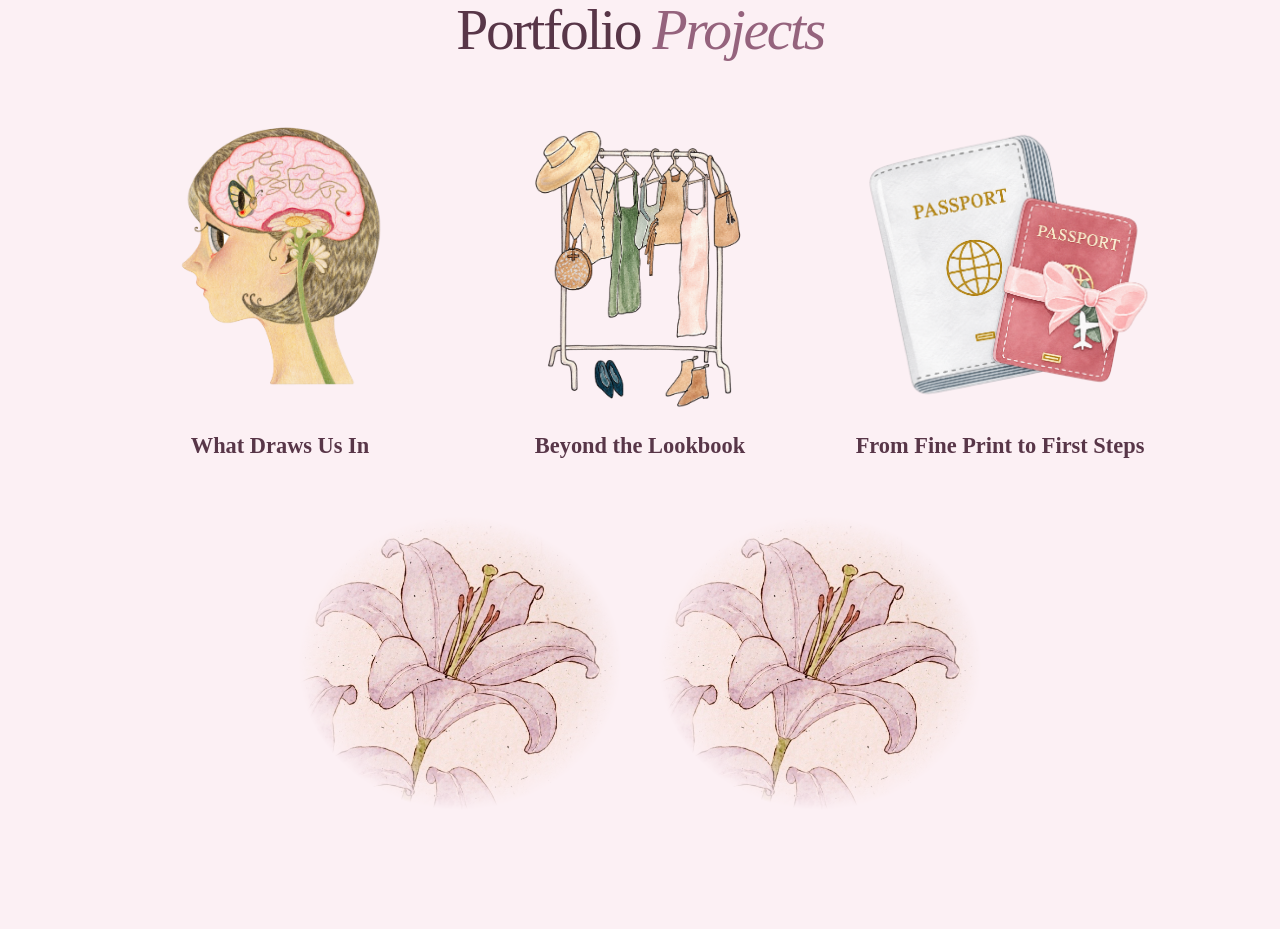
==== commit dae0c865: "Publish hanging flowers and centered About Me" ====
--- a/index.html
+++ b/index.html
@@ -5,12 +5,14 @@
 <title>Bella Liu | Portfolio</title>
 <meta name="description" content="Bella Liu’s personal portfolio.">
 <link rel="icon" type="image/svg+xml" href="data:image/svg+xml,%3Csvg xmlns='http://www.w3.org/2000/svg' viewBox='0 0 40 40'%3E%3Crect width='40' height='40' rx='20' fill='%23f5dce5'/%3E%3Ctext x='20' y='28' text-anchor='middle' font-family='Georgia' font-size='26' fill='%2378445d'%3EB%3C/text%3E%3C/svg%3E">
-<link rel="stylesheet" href="styles.css">
+<link rel="stylesheet" href="portfolio-hanging.css">
 </head>
 <body>
 <main>
-<section class="hero" aria-label="Bella Liu">
-<div class="identity"><div class="portrait"><img src="headshot.JPG" alt="Bella Liu with her dog on the water" fetchpriority="high"></div><div class="introduction"><div class="name-heading"><h1>Bella Liu</h1><img class="name-flower" src="name-flowers.png" alt="" aria-hidden="true"></div>
+<section class="hero hero-hanging" aria-label="Bella Liu">
+<div class="identity"><div class="portrait"><img src="headshot.JPG" alt="Bella Liu with her dog on the water" fetchpriority="high"></div><div class="introduction">
+<img class="hanging-vases" src="hanging-flower-vases.png" alt="" width="1087" height="1446">
+<div class="name-heading"><h1>Bella Liu</h1></div>
 <section class="about-me" aria-labelledby="about-me-title">
 <h2 id="about-me-title">About Me</h2>
 <p>Hi, I’m Bella Liu, a junior at Tufts University majoring in Human Factors Psychology and minoring in Application of AI. I’m interested in consumer psychology and marketing, especially how people discover, evaluate, and choose products. I also want to use research to understand where people run into barriers and design products that are easier for more people to use.</p>
--- a/portfolio-hanging.css
+++ b/portfolio-hanging.css
@@ -0,0 +1,153 @@
+:root{color-scheme:light;--pink:#fcf0f4;--ink:#583648;--muted:#784a60}*{box-sizing:border-box}html{scroll-behavior:smooth;scroll-padding-top:32px}body{margin:0;background:var(--pink);color:var(--ink);font-family:'Times New Roman',Times,serif}a{color:inherit}a:focus-visible{outline:2px solid var(--muted);outline-offset:10px}.hero{min-height:700px;height:100svh;position:relative;display:flex;align-items:center;justify-content:center;background:linear-gradient(90deg,rgba(255,232,241,.55),rgba(254,233,242,.2)),url('lily.jpg') center/cover no-repeat;isolation:isolate}.hero:after{content:'';position:absolute;inset:0;background:linear-gradient(0deg,rgba(252,240,244,.5),transparent 25%);z-index:-1}.identity{text-align:center;margin-top:-24px}.portrait{width:202px;height:202px;border-radius:50%;overflow:hidden;border:6px solid rgba(255,249,252,.8);box-shadow:0 12px 48px #68304920;margin:0 auto 28px;position:relative;background:#ebc6d3}.portrait img{position:absolute;width:190%;max-width:none;height:auto;left:-57%;top:-65%}h1{font-size:clamp(5.4rem,10vw,10rem);font-weight:400;line-height:1.05;letter-spacing:-.055em;margin:0;text-shadow:0 2px 30px #fff5}.period{color:#95637d}.scroll-link{position:absolute;bottom:38px;left:50%;transform:translateX(-50%);display:flex;flex-direction:column;align-items:center;gap:12px;text-decoration:none;font-family:'Times New Roman',Times,serif;font-size:.875rem;letter-spacing:.15em}.scroll-link span:last-child{font-size:1.5rem}.portfolio{padding:100px 6vw 116px;background:radial-gradient(ellipse at 50% 35%,#fff8fa,var(--pink) 80%)}h2{text-align:center;font-size:clamp(2.5rem,4.5vw,4.25rem);font-weight:400;letter-spacing:-.04em;margin:0 0 55px}h2 em{font-weight:400;color:#95637d}.projects{display:grid;grid-template-columns:repeat(6,minmax(0,1fr));gap:54px 30px;max-width:1050px;margin:auto}.project{grid-column:span 2;text-align:center;text-decoration:none;display:block}.project:nth-child(4){grid-column:2/span 2}.project:nth-child(5){grid-column:4/span 2}.flower{height:290px;position:relative;overflow:hidden;mix-blend-mode:multiply;transition:transform .35s ease;mask-image:radial-gradient(ellipse 49% 49% at center,#000 68%,transparent 100%)}.flower img{display:block;width:100%;height:100%;object-fit:cover;object-position:center 47%}.project h3{font-weight:400;font-size:1.375rem;letter-spacing:.02em;margin:20px 0 0;transition:color .2s}.project:hover .flower{transform:translateY(-8px) rotate(-2deg)}.project:hover h3{color:#a65c80}.project-page{min-height:100svh;padding:96px 9vw}.project-page h1{font-size:clamp(3rem,7vw,6rem);letter-spacing:-.04em;text-shadow:none}@media(max-width:600px){.hero{min-height:580px}.portrait{width:162px;height:162px;border-width:5px;margin-bottom:30px}h1{font-size:5rem}.portfolio{padding:72px 18px 80px}h2{font-size:2.45rem;margin-bottom:34px}.projects{gap:35px 8px}.flower{height:170px}.project h3{font-size:1rem;margin-top:12px}.scroll-link{bottom:28px}}@media(prefers-reduced-motion:reduce){html{scroll-behavior:auto}.flower,.project h3{transition:none}}
+/* Frame the upper lily as one flower for each project. */
+.flower{height:auto;aspect-ratio:1.1}.flower img{position:absolute;width:160%;height:auto;max-width:none;left:-53%;top:-27%;object-fit:initial}
+/* A quiet, two-column introduction that dissolves into the portfolio. */
+.hero{background-color:var(--pink)}
+.hero:after{background:linear-gradient(to bottom,transparent 42%,rgba(252,240,244,.12) 57%,rgba(252,240,244,.65) 79%,var(--pink) 100%)}
+.identity{width:min(1100px,84vw);display:grid;grid-template-columns:1fr 0.8fr;align-items:center;gap:8vw;text-align:left;margin-top:-40px}
+.identity h1{grid-column:1;grid-row:1;font-size:clamp(3.5rem,6.8vw,6.5rem);letter-spacing:-.045em;white-space:nowrap}
+.portrait{grid-column:2;grid-row:1;width:100%;height:auto;aspect-ratio:3/4;border-radius:3px;border:5px solid rgba(255,249,252,.75);margin:0;box-shadow:0 18px 65px #68304924}
+.portrait img{position:static;display:block;width:100%;height:100%;object-fit:cover;max-width:100%}
+.portfolio{background:var(--pink)}
+@media(max-width:600px){.identity{width:90vw;grid-template-columns:1fr 1fr;gap:5vw;margin-top:-35px}.identity h1{font-size:clamp(2rem,7.7vw,3rem)}.portrait{border-width:3px}.hero:after{background:linear-gradient(to bottom,transparent 40%,rgba(252,240,244,.4) 68%,var(--pink) 100%)}}
+
+.consumer-project{max-width:1400px;margin:0 auto}.back-link{display:inline-block;font-family:'Times New Roman',Times,serif;font-size:1rem;text-decoration:none;margin-bottom:52px}.consumer-project h1{font-size:clamp(2.5rem,5.6vw,5.2rem);line-height:1.12;overflow-wrap:break-word}.documents{display:grid;grid-template-columns:repeat(2,minmax(0,1fr));gap:28px;margin-top:58px}.document{padding:34px;border:1px solid #dfbfce;border-radius:8px;background:#fff8fa}.document-type{font:0.875rem 'Times New Roman',Times,serif;letter-spacing:.12em;color:var(--muted)}.document h2{text-align:left;font-size:clamp(1.7rem,3vw,2.25rem);margin:22px 0 32px;letter-spacing:-.025em}.document a{font:1rem 'Times New Roman',Times,serif;text-underline-offset:5px}.document a:hover{color:#a65c80}@media(max-width:650px){.documents{grid-template-columns:1fr}.consumer-project{padding:48px 7vw}.back-link{margin-bottom:36px}.document{padding:26px}}
+
+/* About Me sits below the name, beside the portrait. */
+.hero{height:auto;min-height:max(700px,100svh);padding:76px 0 120px}
+.identity{grid-template-columns:1.2fr .9fr;gap:6vw;margin-top:0}
+.introduction{grid-column:1;grid-row:1;min-width:0}
+.identity h1{font-size:clamp(3.5rem,6.4vw,6rem)}
+.about-me{margin-top:28px;padding:28px 30px;background:rgba(248,218,231,.93);border:1px solid #e9bfd1;border-radius:4px;box-shadow:0 8px 30px #6830490a}
+.about-me h2{text-align:center;font-size:1.55rem;letter-spacing:-.02em;margin:0 0 16px;color:var(--ink)}
+.about-me p{font-family:'Times New Roman',Times,serif;font-size:1rem;line-height:1.7;margin:0;color:#583648}
+.about-me p+p{margin-top:18px}
+@media(max-width:760px){.hero{padding:60px 0 110px}.identity{width:88vw;grid-template-columns:1fr;gap:32px}.introduction{grid-column:1;grid-row:1}.identity h1{font-size:clamp(3rem,10vw,4.5rem)}.about-me{margin-top:22px;padding:24px}.portrait{grid-column:1;grid-row:2;width:min(100%,340px);justify-self:center}.scroll-link{bottom:28px}}
+
+/* Education, skills, and contact follow the introduction. */
+.identity{align-items:start}
+.portrait{margin-top:12px}
+.profile-details{margin-top:34px}
+.profile-details section+section{margin-top:30px}
+.profile-details h2{text-align:left;font-size:1.65rem;font-weight:700;letter-spacing:-.02em;margin:0 0 16px}
+.education-row{display:flex;align-items:center;justify-content:space-between;gap:20px}
+.education-copy{min-width:0}
+.education-copy h3{font-size:1.3rem;margin:0 0 7px;font-weight:700}
+.education-copy p{font-size:1.05rem;line-height:1.5;margin:3px 0;color:var(--muted)}
+.education-years{font-size:1rem;white-space:nowrap;color:var(--muted);margin:0}
+.skill-tags{display:flex;flex-wrap:wrap;gap:10px;list-style:none;padding:0;margin:0}
+.skill-tags li{padding:8px 17px;border:1px solid #dfbfce;border-radius:999px;background:#fff8fa;font-size:1.05rem;box-shadow:0 2px 5px #68304908}
+.contact-list{margin:0;font-size:1.05rem;line-height:1.6}
+.contact-list>div{display:flex;flex-wrap:wrap;gap:4px 14px;margin-top:7px}
+.contact-list dt{color:var(--muted);min-width:105px}
+.contact-list dd{margin:0;overflow-wrap:anywhere}
+.contact-list a{text-underline-offset:4px;text-decoration-color:#c995ad}
+.contact-list a:hover{color:#a65c80}
+@media(max-width:760px){.portrait{margin-top:0}.education-row{align-items:flex-start}.education-years{padding-top:4px}.profile-details{margin-top:28px}}
+@media(max-width:400px){.education-row{flex-direction:column;gap:8px}.education-years{padding-top:0}}
+
+/* School and skill icons. */
+.education-row{display:grid;grid-template-columns:54px minmax(0,1fr) auto;gap:14px;align-items:center}
+.school-logo{display:block;width:54px;height:60px;object-fit:contain}
+.education-copy h3 a{text-decoration:none;text-underline-offset:4px}
+.education-copy h3 a:hover{text-decoration:underline;color:#95637d}
+.skill-tags li{display:inline-flex;align-items:center;gap:9px}
+.skill-tags img{display:block;width:22px;height:22px;object-fit:contain;flex-shrink:0}
+@media(max-width:480px){.education-row{grid-template-columns:44px minmax(0,1fr);gap:10px 12px}.school-logo{width:44px;height:50px}.education-years{grid-column:2;justify-self:start}.skill-tags li{padding:8px 13px}}
+
+/* Align the introduction and portrait; give education a full-width row. */
+.identity{grid-template-columns:minmax(0,1.35fr) minmax(0,.9fr);align-items:stretch;gap:5vw}
+.introduction{display:flex;flex-direction:column}
+.about-me{margin-bottom:0}
+.portrait{margin:0;align-self:stretch}
+.profile-details{width:min(1100px,84vw);margin:0 auto;padding:32px 0 24px}
+.profile-details section+section{margin-top:36px}
+.education-row{grid-template-columns:72px minmax(0,1fr);gap:20px}
+.degree-line{display:flex;justify-content:space-between;align-items:baseline;gap:24px}
+.degree-line>p:first-child{white-space:nowrap}
+.degree-line .education-years{flex-shrink:0;white-space:nowrap}
+.school-logo-circle{width:72px;height:72px;border-radius:50%;background:rgba(255,255,255,.38);border:1px solid rgba(223,191,206,.45);display:flex;align-items:center;justify-content:center}
+.school-logo{width:57px;height:61px}
+@media(max-width:760px){.identity{grid-template-columns:1fr;gap:32px}.about-me{flex:auto;padding:26px}.portrait{align-self:start}.profile-details{width:88vw;padding-top:12px}.education-row{grid-template-columns:58px minmax(0,1fr);gap:14px}.school-logo-circle{width:58px;height:58px}.school-logo{width:46px;height:49px}.degree-line{flex-wrap:wrap;gap:4px 16px}.degree-line>p:first-child{white-space:normal}}
+
+/* Soft translucent introduction and illustrated project entry. */
+.about-me{background:rgba(248,218,231,.48);border-color:rgba(233,191,209,.48);backdrop-filter:blur(9px);-webkit-backdrop-filter:blur(9px)}
+.name-heading{display:flex;align-items:center;gap:18px;min-width:0}
+.name-heading h1{font-size:clamp(3rem,5.5vw,5.2rem);flex:0 1 auto}
+.name-flower{width:68px;height:96px;object-fit:contain;flex-shrink:0;transform:rotate(9deg)}
+.skill-tags{flex-wrap:nowrap;gap:12px;overflow-x:auto;padding:2px 2px 8px}
+.skill-tags li{white-space:nowrap;flex-shrink:0}
+.project-portrait{aspect-ratio:1.1;display:flex;align-items:center;justify-content:center;transition:transform .35s ease}
+.project-portrait img{display:block;width:100%;height:100%;max-height:290px;object-fit:contain}
+.consumer-entry h3{font-size:1.4rem;margin:16px 0 0;font-weight:700;letter-spacing:0}
+.consumer-entry:hover .project-portrait{transform:translateY(-8px)}
+@media(max-width:760px){.name-heading{gap:14px}.name-heading h1{font-size:clamp(2.8rem,9vw,4.5rem)}.name-flower{width:54px;height:78px}.skill-tags{gap:8px}.consumer-entry h3{font-size:1.05rem}}
+@media(prefers-reduced-motion:reduce){.project-portrait{transition:none}}
+
+/* Full original portrait, two intentional skill rows, and project materials. */
+.identity{grid-template-columns:minmax(0,1fr) minmax(0,1fr);gap:4vw}
+.portrait{aspect-ratio:auto;align-self:start;height:auto;overflow:hidden}
+.portrait img{position:static;display:block;width:100%;height:auto;object-fit:contain}
+.skills-rows{display:flex;flex-direction:column;gap:10px}
+.skills-rows .skill-tags{flex-wrap:nowrap;overflow-x:auto;margin:0;padding:2px 2px 6px;gap:10px}
+.skills-rows .skill-tags li{padding:8px 14px;font-size:1rem;gap:8px}
+.project-description{max-width:1000px;font-size:1.2rem;line-height:1.8;margin:30px 0 0;color:var(--muted)}
+.image-document{position:relative;isolation:isolate;overflow:hidden;min-height:285px;background:#fff9fb;display:flex;flex-direction:column;justify-content:center}
+.image-document:before{content:'';position:absolute;inset:0;z-index:-1;background-size:cover;background-position:center;opacity:.24}
+.diptyque-document:before{background-image:url('fig-background.png')}
+.lululemon-document:before{background-image:url('yoga-background.png');background-position:center 42%}
+.image-document h2{font-weight:700}
+.zara-materials{display:grid;grid-template-columns:minmax(220px,.65fr) minmax(0,1.35fr);gap:30px;margin-top:48px;align-items:start}
+.video-document{padding:28px;border:1px solid #dfbfce;border-radius:8px;background:#fff8fa}
+.video-document h2{font-size:1.8rem;text-align:left;letter-spacing:-.02em;margin:0 0 22px}
+.video-document video{display:block;width:100%;max-height:550px;background:#20191d;border-radius:4px}
+.video-link{display:inline-block;margin-top:18px;text-underline-offset:5px}
+.zara-entry:hover .project-portrait{transform:translateY(-8px)}
+@media(max-width:900px){.skills-rows .skill-tags{flex-wrap:wrap}.zara-materials{grid-template-columns:1fr}}
+@media(max-width:760px){.identity{grid-template-columns:1fr}.portrait{width:min(100%,440px)}.project-description{font-size:1.1rem;line-height:1.7}.video-document{padding:22px}}
+
+/* Center the name and compact introduction beside the full portrait. */
+@media(min-width:761px){
+  .identity{align-items:center}
+  .portrait{align-self:center}
+  .about-me{margin-top:18px}
+}
+.project-description{text-indent:2em}
+.hero-hanging{padding-top:0}
+.hero-hanging .identity{align-self:flex-start}
+.hero-hanging .introduction{align-self:start}
+.hero-hanging .name-heading{justify-content:center;text-align:center}
+.hanging-vases{
+  display:block;
+  width:min(100%,340px);
+  height:clamp(230px,25vw,320px);
+  margin:0 auto 12px;
+  object-fit:cover;
+  object-position:center bottom;
+}
+@media(min-width:761px){
+  .hero-hanging .portrait{margin-top:clamp(24px,5svh,48px)}
+}
+@media(max-width:760px){
+  .hanging-vases{width:min(82%,300px);height:clamp(190px,49vw,250px)}
+}
+.zara-entry h3{font-size:1.4rem;margin:16px 0 0;font-weight:700;letter-spacing:0}
+@media(max-width:760px){.zara-entry h3{font-size:1.05rem}}
+
+/* Soft lace texture behind both Zara materials, keeping content opaque. */
+.zara-materials > .document,.zara-materials > .video-document{position:relative;isolation:isolate;overflow:hidden;background:#fff8fa}
+.zara-materials > .document::before,.zara-materials > .video-document::before{content:"";position:absolute;inset:0;z-index:-1;background:url('zara-lace-background.png') center/cover no-repeat;opacity:.25;pointer-events:none}
+
+.statusly-entry h3{font-size:1.4rem;margin:16px 0 0;font-weight:700;letter-spacing:0}
+.statusly-entry:hover .project-portrait{transform:translateY(-8px)}
+@media(max-width:760px){.statusly-entry h3{font-size:1.05rem}}
+
+/* Faint illustrated envelope behind the Statusly PDF card. */
+.statusly-project .document{position:relative;isolation:isolate;overflow:hidden;background:#fff8fa;min-height:285px;display:flex;flex-direction:column;justify-content:center}
+.statusly-project .document::before{content:"";position:absolute;inset:0;z-index:-1;background:url('envelope-background.png') center/cover no-repeat;opacity:.25;pointer-events:none}
+
+/* Social profile icons below contact details. */
+.social-links{display:flex;align-items:center;gap:14px;margin-top:22px}
+.social-links a{display:inline-flex;align-items:center;justify-content:center;width:46px;height:46px;border:1px solid #dfbfce;border-radius:50%;background:rgba(255,248,251,.7);color:var(--ink);transition:background .2s,color .2s}
+.social-links svg{display:block;width:24px;height:24px}
+.social-links a:hover{background:#f3d9e5;color:#934c70}
